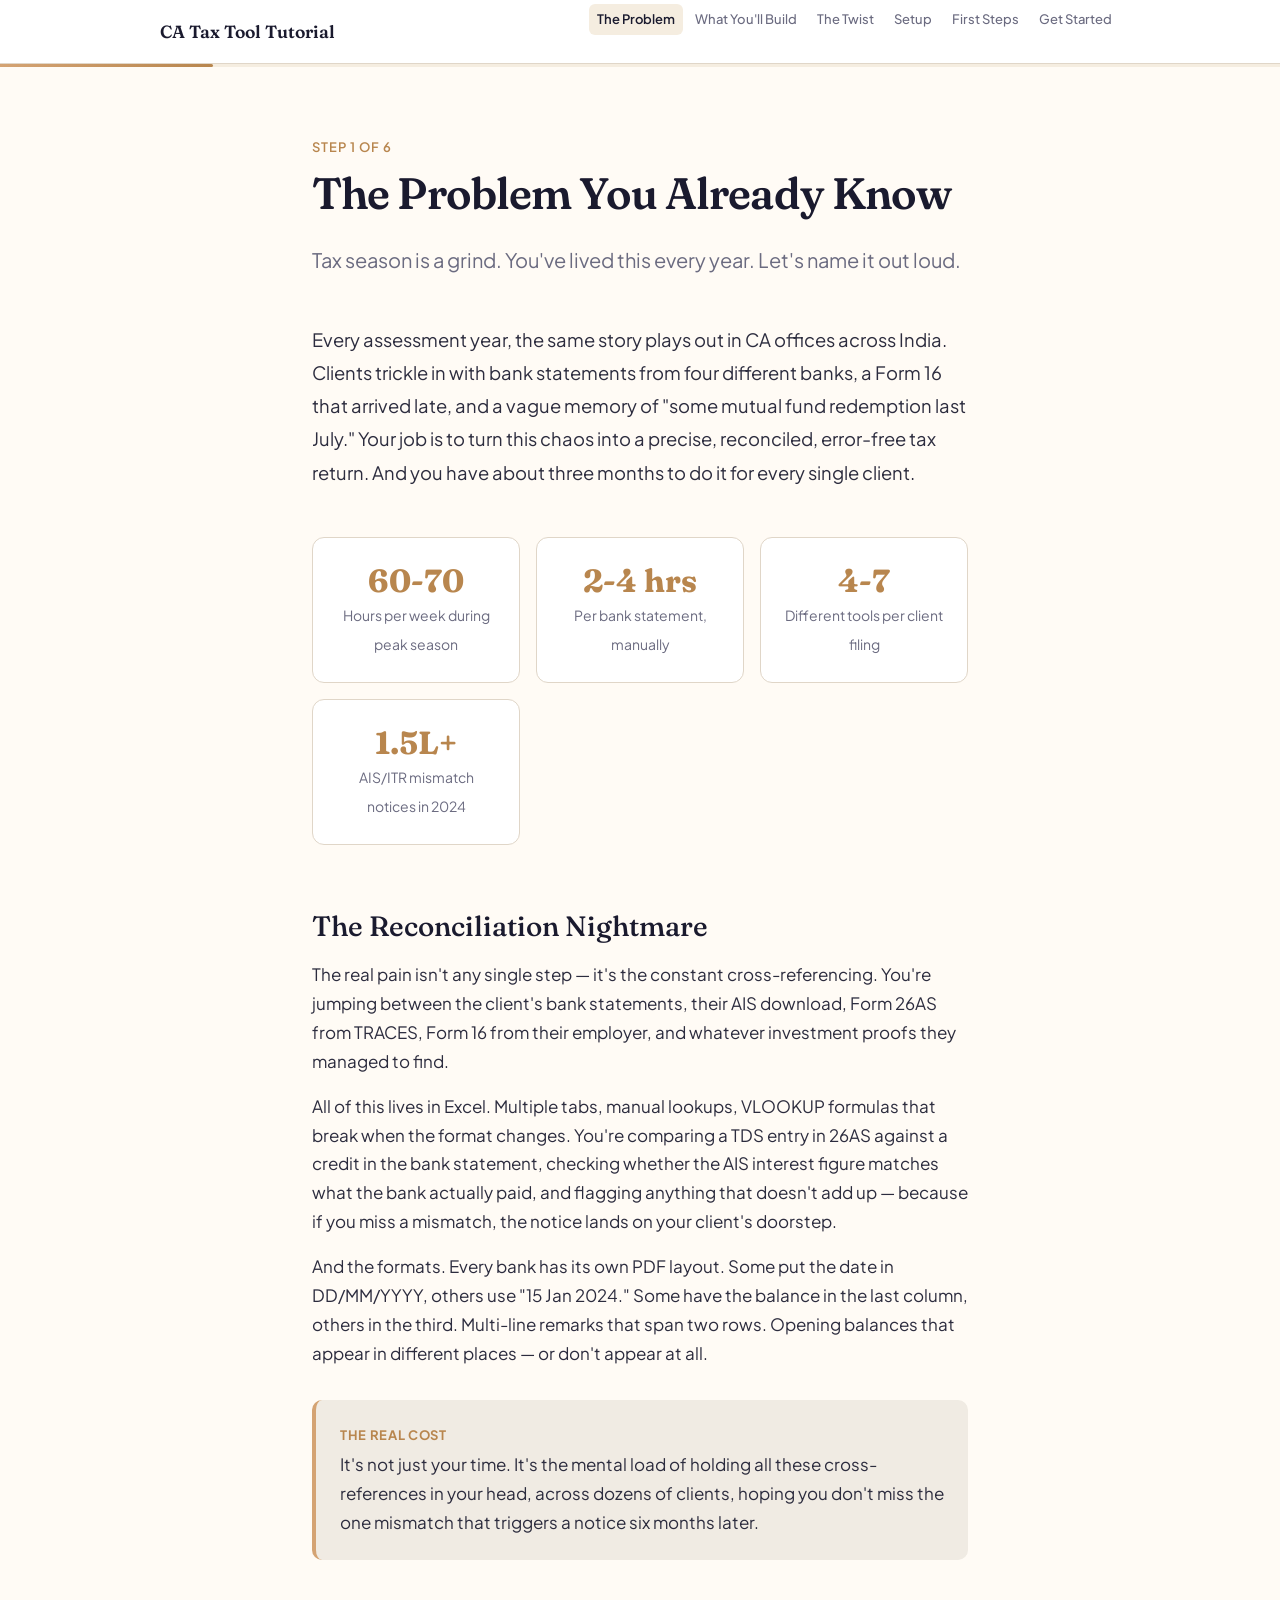
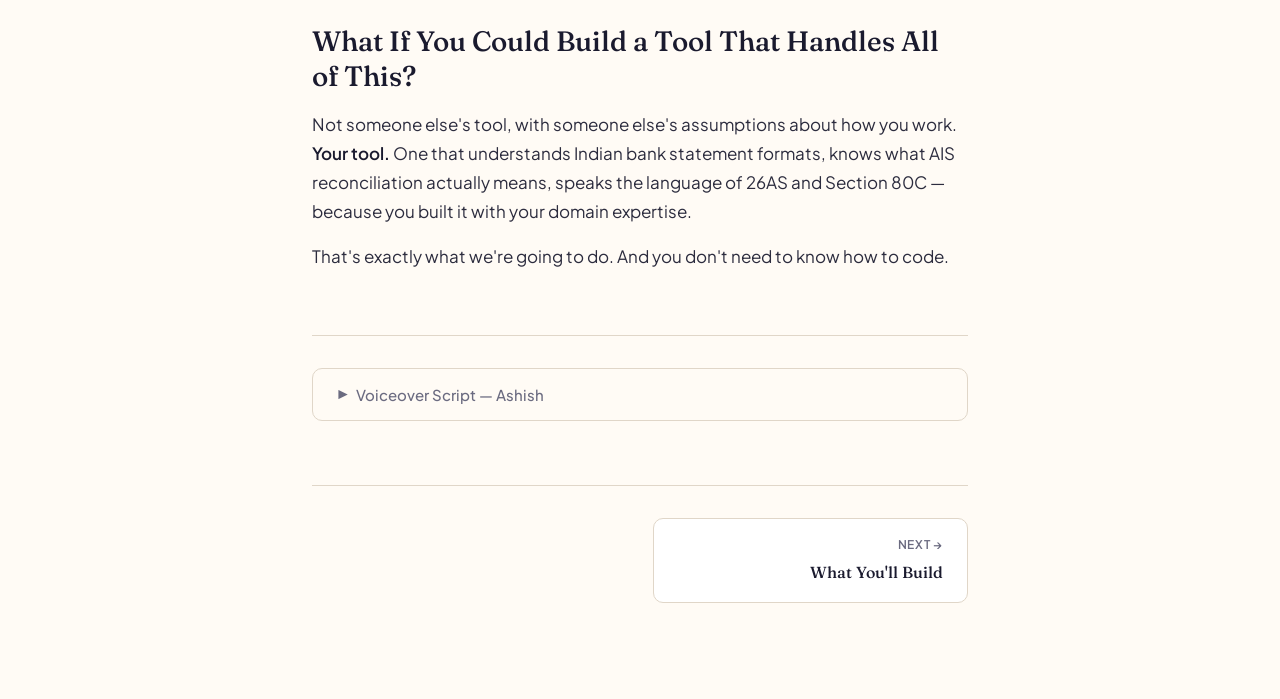
==== tutorial/index.html @ ddcdc400 "Initial commit: Bank Summary Creator + tutorial website Bank Summary Creator: FastAPI app that proce" ====
<!DOCTYPE html>
<html lang="en">
<head>
  <meta charset="UTF-8">
  <meta name="viewport" content="width=device-width, initial-scale=1.0">
  <title>The Problem You Already Know — Build Your Own Tax Tool</title>
  <link rel="preconnect" href="https://fonts.googleapis.com">
  <link rel="preconnect" href="https://fonts.gstatic.com" crossorigin>
  <link href="https://fonts.googleapis.com/css2?family=Fraunces:ital,opsz,wght@0,9..144,300..900;1,9..144,300..900&family=Plus+Jakarta+Sans:wght@400;500;600;700&family=JetBrains+Mono:wght@400;500&display=swap" rel="stylesheet">
  <link rel="stylesheet" href="css/style.css">
</head>
<body>

  <nav class="site-nav">
    <div class="nav-inner">
      <a href="index.html" class="nav-brand">CA Tax Tool Tutorial</a>
      <ul class="nav-links">
        <li><a href="index.html">The Problem</a></li>
        <li><a href="what-this-unlocks.html">What You'll Build</a></li>
        <li><a href="you-dont-need-a-developer.html">The Twist</a></li>
        <li><a href="setup.html">Setup</a></li>
        <li><a href="first-steps.html">First Steps</a></li>
        <li><a href="get-started.html">Get Started</a></li>
      </ul>
    </div>
  </nav>
  <div class="progress-bar"><div class="progress-bar-fill" style="width: 16.66%"></div></div>

  <main class="page-content">

    <span class="page-label">Step 1 of 6</span>
    <h1>The Problem You Already Know</h1>
    <p class="page-subtitle">Tax season is a grind. You've lived this every year. Let's name it out loud.</p>

    <p class="lead">Every assessment year, the same story plays out in CA offices across India. Clients trickle in with bank statements from four different banks, a Form 16 that arrived late, and a vague memory of "some mutual fund redemption last July." Your job is to turn this chaos into a precise, reconciled, error-free tax return. And you have about three months to do it for every single client.</p>

    <div class="stat-grid">
      <div class="stat-card">
        <span class="stat-number">60-70</span>
        <span class="stat-label">Hours per week during peak season</span>
      </div>
      <div class="stat-card">
        <span class="stat-number">2-4 hrs</span>
        <span class="stat-label">Per bank statement, manually</span>
      </div>
      <div class="stat-card">
        <span class="stat-number">4-7</span>
        <span class="stat-label">Different tools per client filing</span>
      </div>
      <div class="stat-card">
        <span class="stat-number">1.5L+</span>
        <span class="stat-label">AIS/ITR mismatch notices in 2024</span>
      </div>
    </div>

    <h2>The Reconciliation Nightmare</h2>

    <p>The real pain isn't any single step — it's the constant cross-referencing. You're jumping between the client's bank statements, their AIS download, Form 26AS from TRACES, Form 16 from their employer, and whatever investment proofs they managed to find.</p>

    <p>All of this lives in Excel. Multiple tabs, manual lookups, VLOOKUP formulas that break when the format changes. You're comparing a TDS entry in 26AS against a credit in the bank statement, checking whether the AIS interest figure matches what the bank actually paid, and flagging anything that doesn't add up — because if you miss a mismatch, the notice lands on your client's doorstep.</p>

    <p>And the formats. Every bank has its own PDF layout. Some put the date in DD/MM/YYYY, others use "15 Jan 2024." Some have the balance in the last column, others in the third. Multi-line remarks that span two rows. Opening balances that appear in different places — or don't appear at all.</p>

    <div class="callout callout-insight">
      <div class="callout-label">The real cost</div>
      <p>It's not just your time. It's the mental load of holding all these cross-references in your head, across dozens of clients, hoping you don't miss the one mismatch that triggers a notice six months later.</p>
    </div>

    <h2>What If You Could Build a Tool That Handles All of This?</h2>

    <p>Not someone else's tool, with someone else's assumptions about how you work. <strong>Your tool.</strong> One that understands Indian bank statement formats, knows what AIS reconciliation actually means, speaks the language of 26AS and Section 80C — because you built it with your domain expertise.</p>

    <p>That's exactly what we're going to do. And you don't need to know how to code.</p>

    <!-- Voiceover Script -->
    <aside class="voiceover-section">
      <button class="voiceover-toggle" aria-expanded="false">
        <span class="toggle-icon">&#9654;</span>
        Voiceover Script — Ashish
      </button>
      <div class="voiceover-content">
        <p>Shantanu, you know exactly what I'm about to describe — because you've lived this. Every year, May hits and suddenly it's 12-hour days. You're staring at bank statement PDFs from ICICI, SBI, Kotak — every one with a different format. You're copy-pasting into Excel, cross-referencing with 26AS, checking AIS entries, and praying nothing slips through.</p>
        <p>Last year alone, the IT department sent out over 1.5 lakh notices for mismatches between AIS and ITR. That's the kind of thing that keeps you up at night — did I catch everything? Did I miss that one FD interest entry?</p>
        <p>Here's the thing — the hard part of this work isn't coding. It's knowing what "TDS under Section 194A" means, what reconciliation actually requires, what a CA's working papers need to look like. You already have that knowledge. What if you could turn that knowledge into a tool that does the boring parts for you? That's what this tutorial is about. Let's go.</p>
        <div class="audio-player" data-page="index">Audio narration coming soon</div>
      </div>
    </aside>

    <!-- Page Navigation -->
    <nav class="page-nav">
      <div></div>
      <a href="what-this-unlocks.html" class="next">
        <span class="nav-direction">Next &rarr;</span>
        <span class="nav-title">What You'll Build</span>
      </a>
    </nav>

  </main>

  <script src="js/main.js"></script>
</body>
</html>
---- tutorial/css/style.css ----
/* ==========================================================================
   Design System — Claude Code Tutorial for CAs
   Editorial / warm professional. Cream + navy + amber.
   ========================================================================== */

/* --- Custom Properties --- */
:root {
  /* Colors */
  --color-cream:       #FFFBF5;
  --color-cream-dark:  #F5EDE0;
  --color-navy:        #1a1a2e;
  --color-navy-light:  #2d2d4a;
  --color-amber:       #d4a373;
  --color-amber-light: #e8c9a0;
  --color-amber-dark:  #b8864e;
  --color-text:        #2c2c3e;
  --color-text-muted:  #6b6b80;
  --color-border:      #e0d6c8;
  --color-code-bg:     #1e1e2e;
  --color-code-text:   #cdd6f4;
  --color-success:     #4a7c59;
  --color-warning:     #c4802b;
  --color-white:       #ffffff;

  /* Typography */
  --font-display: 'Fraunces', Georgia, serif;
  --font-body:    'Plus Jakarta Sans', system-ui, -apple-system, sans-serif;
  --font-mono:    'JetBrains Mono', 'Fira Code', 'Consolas', monospace;

  /* Spacing */
  --space-xs:  0.25rem;
  --space-sm:  0.5rem;
  --space-md:  1rem;
  --space-lg:  1.5rem;
  --space-xl:  2rem;
  --space-2xl: 3rem;
  --space-3xl: 4rem;
  --space-4xl: 6rem;

  /* Layout */
  --max-width:     720px;
  --max-width-wide: 960px;
  --nav-height:    64px;

  /* Transitions */
  --transition-fast: 150ms ease;
  --transition-base: 250ms ease;
}

/* --- Reset & Base --- */
*,
*::before,
*::after {
  box-sizing: border-box;
  margin: 0;
  padding: 0;
}

html {
  font-size: 16px;
  scroll-behavior: smooth;
  -webkit-font-smoothing: antialiased;
  -moz-osx-font-smoothing: grayscale;
}

body {
  font-family: var(--font-body);
  font-size: 1.0625rem;
  line-height: 1.7;
  color: var(--color-text);
  background-color: var(--color-cream);
  min-height: 100vh;
}

img {
  max-width: 100%;
  display: block;
}

a {
  color: var(--color-amber-dark);
  text-decoration: underline;
  text-decoration-thickness: 1px;
  text-underline-offset: 2px;
  transition: color var(--transition-fast);
}

a:hover {
  color: var(--color-navy);
}

/* --- Typography --- */
h1, h2, h3, h4 {
  font-family: var(--font-display);
  color: var(--color-navy);
  line-height: 1.25;
  font-optical-sizing: auto;
}

h1 {
  font-size: 2.75rem;
  font-weight: 600;
  letter-spacing: -0.02em;
  margin-bottom: var(--space-lg);
  font-variation-settings: "SOFT" 50, "WONK" 1;
}

h2 {
  font-size: 1.75rem;
  font-weight: 500;
  margin-top: var(--space-3xl);
  margin-bottom: var(--space-md);
  font-variation-settings: "SOFT" 30, "WONK" 1;
}

h3 {
  font-size: 1.3rem;
  font-weight: 600;
  margin-top: var(--space-2xl);
  margin-bottom: var(--space-sm);
}

p {
  margin-bottom: var(--space-md);
}

strong {
  font-weight: 600;
  color: var(--color-navy);
}

/* --- Navigation --- */
.site-nav {
  position: sticky;
  top: 0;
  z-index: 100;
  background: var(--color-white);
  border-bottom: 1px solid var(--color-border);
  height: var(--nav-height);
  display: flex;
  align-items: center;
  padding: 0 var(--space-xl);
}

.nav-inner {
  max-width: var(--max-width-wide);
  margin: 0 auto;
  width: 100%;
  display: flex;
  align-items: center;
  justify-content: space-between;
  gap: var(--space-md);
}

.nav-brand {
  font-family: var(--font-display);
  font-size: 1.1rem;
  font-weight: 600;
  color: var(--color-navy);
  text-decoration: none;
  white-space: nowrap;
  font-variation-settings: "SOFT" 50, "WONK" 1;
}

.nav-brand:hover {
  color: var(--color-amber-dark);
}

.nav-links {
  display: flex;
  align-items: center;
  gap: var(--space-xs);
  list-style: none;
  overflow-x: auto;
  -webkit-overflow-scrolling: touch;
}

.nav-links a {
  display: block;
  padding: var(--space-xs) var(--space-sm);
  font-size: 0.8125rem;
  font-weight: 500;
  color: var(--color-text-muted);
  text-decoration: none;
  border-radius: 6px;
  white-space: nowrap;
  transition: all var(--transition-fast);
}

.nav-links a:hover {
  color: var(--color-navy);
  background: var(--color-cream);
}

.nav-links a.active {
  color: var(--color-navy);
  background: var(--color-cream-dark);
  font-weight: 600;
}

/* --- Progress Bar --- */
.progress-bar {
  height: 3px;
  background: var(--color-cream-dark);
}

.progress-bar-fill {
  height: 100%;
  background: linear-gradient(90deg, var(--color-amber), var(--color-amber-dark));
  transition: width var(--transition-base);
  border-radius: 0 2px 2px 0;
}

/* --- Main Content --- */
.page-content {
  max-width: var(--max-width);
  margin: 0 auto;
  padding: var(--space-3xl) var(--space-xl) var(--space-4xl);
}

.page-label {
  display: inline-block;
  font-family: var(--font-body);
  font-size: 0.8125rem;
  font-weight: 600;
  text-transform: uppercase;
  letter-spacing: 0.08em;
  color: var(--color-amber-dark);
  margin-bottom: var(--space-sm);
}

.page-subtitle {
  font-size: 1.25rem;
  color: var(--color-text-muted);
  margin-bottom: var(--space-2xl);
  line-height: 1.5;
}

.lead {
  font-size: 1.15rem;
  line-height: 1.8;
  color: var(--color-text);
}

/* --- Stat Cards --- */
.stat-grid {
  display: grid;
  grid-template-columns: repeat(auto-fit, minmax(200px, 1fr));
  gap: var(--space-md);
  margin: var(--space-2xl) 0;
}

.stat-card {
  background: var(--color-white);
  border: 1px solid var(--color-border);
  border-radius: 12px;
  padding: var(--space-lg);
  text-align: center;
}

.stat-card .stat-number {
  font-family: var(--font-display);
  font-size: 2rem;
  font-weight: 700;
  color: var(--color-amber-dark);
  display: block;
  line-height: 1.2;
  font-variation-settings: "SOFT" 50;
}

.stat-card .stat-label {
  font-size: 0.875rem;
  color: var(--color-text-muted);
  margin-top: var(--space-xs);
}

/* --- Feature / Phase Cards --- */
.phase-list {
  margin: var(--space-2xl) 0;
  display: flex;
  flex-direction: column;
  gap: var(--space-lg);
}

.phase-card {
  background: var(--color-white);
  border: 1px solid var(--color-border);
  border-radius: 12px;
  padding: var(--space-xl);
  position: relative;
  border-left: 4px solid var(--color-amber);
}

.phase-card .phase-number {
  font-family: var(--font-display);
  font-size: 0.875rem;
  font-weight: 600;
  color: var(--color-amber-dark);
  text-transform: uppercase;
  letter-spacing: 0.05em;
  margin-bottom: var(--space-xs);
}

.phase-card h3 {
  margin-top: 0;
  font-size: 1.15rem;
}

.phase-card p {
  font-size: 0.9375rem;
  color: var(--color-text-muted);
  margin-bottom: 0;
}

.phase-card .phase-value {
  display: inline-block;
  margin-top: var(--space-sm);
  font-size: 0.8125rem;
  font-weight: 600;
  color: var(--color-success);
  background: #eef5f0;
  padding: var(--space-xs) var(--space-sm);
  border-radius: 6px;
}

/* --- Steps (Setup / Instructions) --- */
.step-list {
  counter-reset: step-counter;
  margin: var(--space-2xl) 0;
  display: flex;
  flex-direction: column;
  gap: var(--space-xl);
}

.step {
  counter-increment: step-counter;
  position: relative;
  padding-left: 3.5rem;
}

.step::before {
  content: counter(step-counter);
  position: absolute;
  left: 0;
  top: 0;
  width: 2.25rem;
  height: 2.25rem;
  background: var(--color-navy);
  color: var(--color-white);
  border-radius: 50%;
  display: flex;
  align-items: center;
  justify-content: center;
  font-family: var(--font-display);
  font-size: 0.9375rem;
  font-weight: 700;
}

.step h3 {
  margin-top: 0;
  font-size: 1.1rem;
}

.step p {
  font-size: 0.9375rem;
}

.step .step-note {
  background: var(--color-cream-dark);
  border-radius: 8px;
  padding: var(--space-sm) var(--space-md);
  font-size: 0.875rem;
  color: var(--color-text-muted);
  margin-top: var(--space-sm);
}

.step .step-note strong {
  color: var(--color-text);
}

/* --- Code Blocks --- */
.code-block {
  position: relative;
  background: var(--color-code-bg);
  border-radius: 10px;
  padding: var(--space-md) var(--space-lg);
  margin: var(--space-md) 0;
  overflow-x: auto;
}

.code-block code {
  font-family: var(--font-mono);
  font-size: 0.875rem;
  line-height: 1.6;
  color: var(--color-code-text);
  display: block;
  white-space: pre;
}

.code-block .copy-btn {
  position: absolute;
  top: var(--space-sm);
  right: var(--space-sm);
  background: rgba(255,255,255,0.1);
  border: 1px solid rgba(255,255,255,0.15);
  color: rgba(255,255,255,0.6);
  font-family: var(--font-body);
  font-size: 0.6875rem;
  font-weight: 500;
  padding: 4px 10px;
  border-radius: 6px;
  cursor: pointer;
  transition: all var(--transition-fast);
}

.code-block .copy-btn:hover {
  background: rgba(255,255,255,0.2);
  color: rgba(255,255,255,0.9);
}

.code-block .copy-btn.copied {
  background: var(--color-success);
  color: var(--color-white);
  border-color: var(--color-success);
}

/* Inline code */
code:not([class]) {
  font-family: var(--font-mono);
  font-size: 0.875em;
  background: var(--color-cream-dark);
  padding: 2px 6px;
  border-radius: 4px;
  color: var(--color-navy);
}

/* --- Callout Boxes --- */
.callout {
  border-radius: 10px;
  padding: var(--space-lg);
  margin: var(--space-xl) 0;
}

.callout-insight {
  background: #f0ebe3;
  border-left: 4px solid var(--color-amber);
}

.callout-tip {
  background: #eef5f0;
  border-left: 4px solid var(--color-success);
}

.callout-warning {
  background: #fef3e2;
  border-left: 4px solid var(--color-warning);
}

.callout p:last-child {
  margin-bottom: 0;
}

.callout-label {
  font-size: 0.8125rem;
  font-weight: 700;
  text-transform: uppercase;
  letter-spacing: 0.05em;
  margin-bottom: var(--space-xs);
}

.callout-insight .callout-label { color: var(--color-amber-dark); }
.callout-tip .callout-label     { color: var(--color-success); }
.callout-warning .callout-label { color: var(--color-warning); }

/* --- Voiceover Script --- */
.voiceover-section {
  margin-top: var(--space-3xl);
  border-top: 1px solid var(--color-border);
  padding-top: var(--space-xl);
}

.voiceover-toggle {
  display: flex;
  align-items: center;
  gap: var(--space-sm);
  background: none;
  border: 1px solid var(--color-border);
  border-radius: 10px;
  padding: var(--space-md) var(--space-lg);
  font-family: var(--font-body);
  font-size: 0.9375rem;
  font-weight: 500;
  color: var(--color-text-muted);
  cursor: pointer;
  width: 100%;
  text-align: left;
  transition: all var(--transition-fast);
}

.voiceover-toggle:hover {
  border-color: var(--color-amber);
  color: var(--color-navy);
}

.voiceover-toggle .toggle-icon {
  display: inline-block;
  transition: transform var(--transition-base);
  font-size: 0.75rem;
}

.voiceover-toggle[aria-expanded="true"] .toggle-icon {
  transform: rotate(90deg);
}

.voiceover-content {
  display: none;
  margin-top: var(--space-md);
  background: var(--color-white);
  border: 1px solid var(--color-border);
  border-radius: 10px;
  padding: var(--space-xl);
}

.voiceover-content.is-open {
  display: block;
}

.voiceover-content p {
  font-size: 0.9375rem;
  color: var(--color-text-muted);
  font-style: italic;
  line-height: 1.8;
}

.audio-player {
  margin-top: var(--space-md);
  padding: var(--space-md);
  background: var(--color-cream-dark);
  border-radius: 8px;
  font-size: 0.8125rem;
  color: var(--color-text-muted);
  text-align: center;
}

/* --- Page Navigation (Prev / Next) --- */
.page-nav {
  display: flex;
  justify-content: space-between;
  align-items: stretch;
  gap: var(--space-md);
  margin-top: var(--space-3xl);
  padding-top: var(--space-xl);
  border-top: 1px solid var(--color-border);
}

.page-nav a {
  display: flex;
  flex-direction: column;
  gap: var(--space-xs);
  padding: var(--space-md) var(--space-lg);
  background: var(--color-white);
  border: 1px solid var(--color-border);
  border-radius: 10px;
  text-decoration: none;
  transition: all var(--transition-fast);
  min-width: 0;
  flex: 0 1 48%;
}

.page-nav a:hover {
  border-color: var(--color-amber);
  box-shadow: 0 2px 8px rgba(0,0,0,0.06);
}

.page-nav .nav-direction {
  font-size: 0.75rem;
  font-weight: 600;
  text-transform: uppercase;
  letter-spacing: 0.06em;
  color: var(--color-text-muted);
}

.page-nav .nav-title {
  font-family: var(--font-display);
  font-size: 1rem;
  font-weight: 500;
  color: var(--color-navy);
}

.page-nav .next {
  text-align: right;
  margin-left: auto;
}

/* --- Lists --- */
ul, ol {
  margin-bottom: var(--space-md);
  padding-left: var(--space-xl);
}

li {
  margin-bottom: var(--space-sm);
}

li::marker {
  color: var(--color-amber-dark);
}

/* --- Horizontal Rule --- */
hr {
  border: none;
  border-top: 1px solid var(--color-border);
  margin: var(--space-2xl) 0;
}

/* --- CTA / Highlight Box --- */
.cta-box {
  background: var(--color-navy);
  color: var(--color-cream);
  border-radius: 14px;
  padding: var(--space-2xl);
  margin: var(--space-2xl) 0;
  text-align: center;
}

.cta-box h2,
.cta-box h3 {
  color: var(--color-cream);
  margin-top: 0;
}

.cta-box p {
  color: var(--color-amber-light);
  font-size: 1.0625rem;
}

.cta-box .cta-link {
  display: inline-block;
  margin-top: var(--space-md);
  padding: var(--space-sm) var(--space-xl);
  background: var(--color-amber);
  color: var(--color-navy);
  font-weight: 600;
  font-size: 0.9375rem;
  border-radius: 8px;
  text-decoration: none;
  transition: all var(--transition-fast);
}

.cta-box .cta-link:hover {
  background: var(--color-amber-light);
}

/* --- Tips list --- */
.tips-list {
  list-style: none;
  padding-left: 0;
  margin: var(--space-xl) 0;
}

.tips-list li {
  padding: var(--space-md) var(--space-lg);
  background: var(--color-white);
  border: 1px solid var(--color-border);
  border-radius: 10px;
  margin-bottom: var(--space-sm);
  font-size: 0.9375rem;
}

.tips-list li strong {
  display: block;
  margin-bottom: var(--space-xs);
}

/* --- Responsive --- */
@media (max-width: 768px) {
  :root {
    --nav-height: auto;
  }

  .site-nav {
    height: auto;
    padding: var(--space-sm) var(--space-md);
  }

  .nav-inner {
    flex-direction: column;
    gap: var(--space-sm);
  }

  .nav-links {
    width: 100%;
    justify-content: flex-start;
    gap: 2px;
    padding-bottom: var(--space-xs);
  }

  .nav-links a {
    font-size: 0.75rem;
    padding: var(--space-xs) 6px;
  }

  h1 {
    font-size: 2rem;
  }

  h2 {
    font-size: 1.4rem;
  }

  .page-content {
    padding: var(--space-2xl) var(--space-md) var(--space-3xl);
  }

  .stat-grid {
    grid-template-columns: 1fr 1fr;
  }

  .step {
    padding-left: 2.75rem;
  }

  .page-nav {
    flex-direction: column;
  }

  .page-nav a {
    flex: 1 1 100%;
  }

  .page-nav .next {
    text-align: left;
  }
}

@media (max-width: 480px) {
  .stat-grid {
    grid-template-columns: 1fr;
  }
}
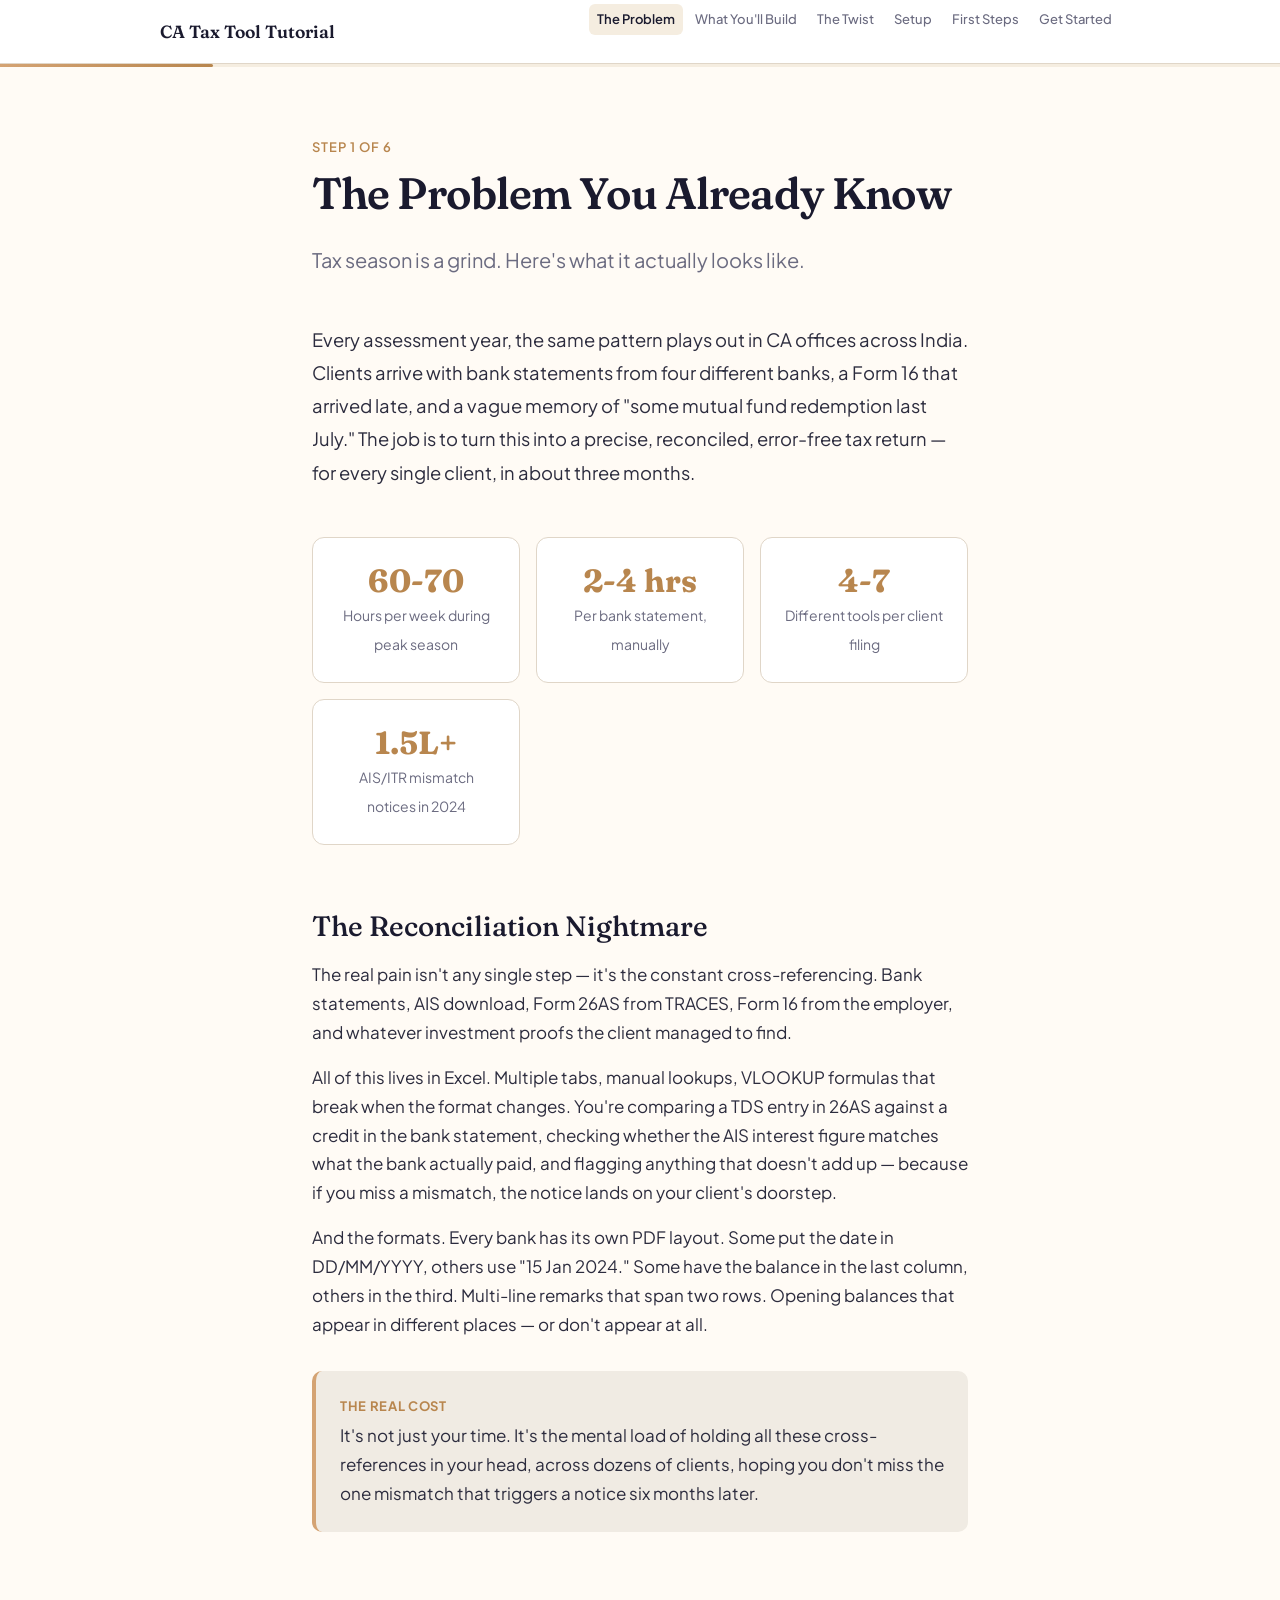
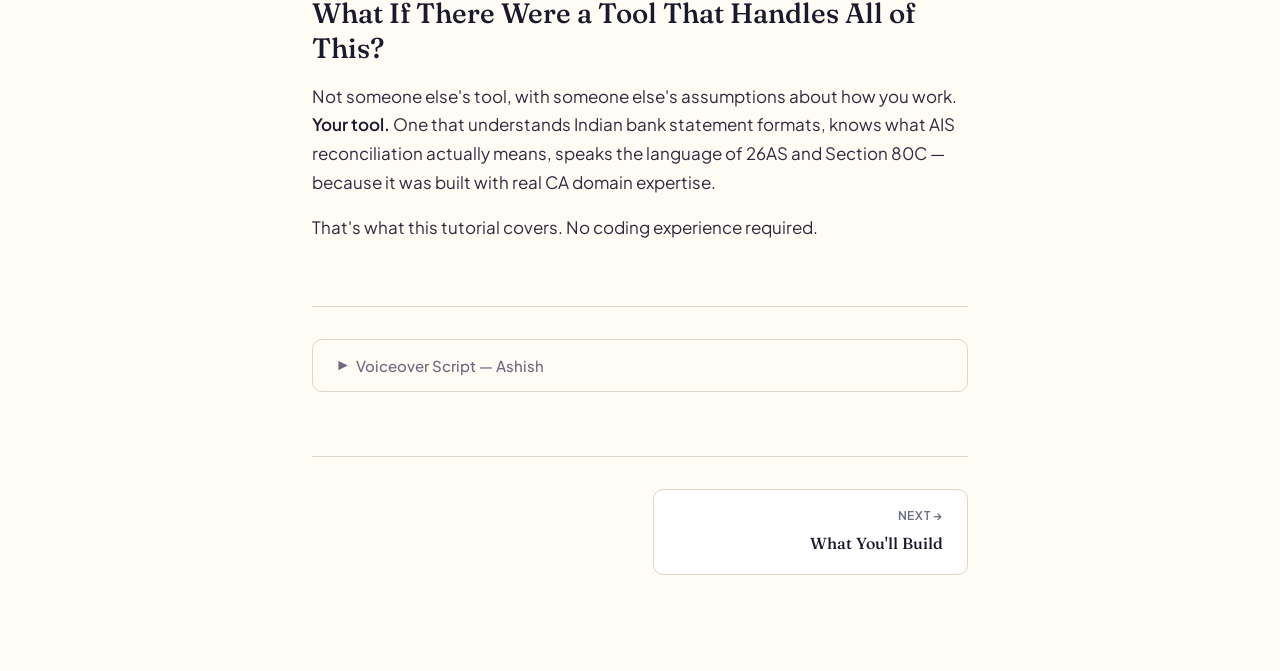
==== commit 28840334: "Tone down tutorial text, update CLAUDE.md with tutorial context - Reduce sappy/cheerleader-ish langu" ====
--- a/tutorial/index.html
+++ b/tutorial/index.html
@@ -30,9 +30,9 @@
 
     <span class="page-label">Step 1 of 6</span>
     <h1>The Problem You Already Know</h1>
-    <p class="page-subtitle">Tax season is a grind. You've lived this every year. Let's name it out loud.</p>
+    <p class="page-subtitle">Tax season is a grind. Here's what it actually looks like.</p>
 
-    <p class="lead">Every assessment year, the same story plays out in CA offices across India. Clients trickle in with bank statements from four different banks, a Form 16 that arrived late, and a vague memory of "some mutual fund redemption last July." Your job is to turn this chaos into a precise, reconciled, error-free tax return. And you have about three months to do it for every single client.</p>
+    <p class="lead">Every assessment year, the same pattern plays out in CA offices across India. Clients arrive with bank statements from four different banks, a Form 16 that arrived late, and a vague memory of "some mutual fund redemption last July." The job is to turn this into a precise, reconciled, error-free tax return — for every single client, in about three months.</p>
 
     <div class="stat-grid">
       <div class="stat-card">
@@ -55,7 +55,7 @@
 
     <h2>The Reconciliation Nightmare</h2>
 
-    <p>The real pain isn't any single step — it's the constant cross-referencing. You're jumping between the client's bank statements, their AIS download, Form 26AS from TRACES, Form 16 from their employer, and whatever investment proofs they managed to find.</p>
+    <p>The real pain isn't any single step — it's the constant cross-referencing. Bank statements, AIS download, Form 26AS from TRACES, Form 16 from the employer, and whatever investment proofs the client managed to find.</p>
 
     <p>All of this lives in Excel. Multiple tabs, manual lookups, VLOOKUP formulas that break when the format changes. You're comparing a TDS entry in 26AS against a credit in the bank statement, checking whether the AIS interest figure matches what the bank actually paid, and flagging anything that doesn't add up — because if you miss a mismatch, the notice lands on your client's doorstep.</p>
 
@@ -66,11 +66,11 @@
       <p>It's not just your time. It's the mental load of holding all these cross-references in your head, across dozens of clients, hoping you don't miss the one mismatch that triggers a notice six months later.</p>
     </div>
 
-    <h2>What If You Could Build a Tool That Handles All of This?</h2>
+    <h2>What If There Were a Tool That Handles All of This?</h2>
 
-    <p>Not someone else's tool, with someone else's assumptions about how you work. <strong>Your tool.</strong> One that understands Indian bank statement formats, knows what AIS reconciliation actually means, speaks the language of 26AS and Section 80C — because you built it with your domain expertise.</p>
+    <p>Not someone else's tool, with someone else's assumptions about how you work. <strong>Your tool.</strong> One that understands Indian bank statement formats, knows what AIS reconciliation actually means, speaks the language of 26AS and Section 80C — because it was built with real CA domain expertise.</p>
 
-    <p>That's exactly what we're going to do. And you don't need to know how to code.</p>
+    <p>That's what this tutorial covers. No coding experience required.</p>
 
     <!-- Voiceover Script -->
     <aside class="voiceover-section">
@@ -79,9 +79,9 @@
         Voiceover Script — Ashish
       </button>
       <div class="voiceover-content">
-        <p>Shantanu, you know exactly what I'm about to describe — because you've lived this. Every year, May hits and suddenly it's 12-hour days. You're staring at bank statement PDFs from ICICI, SBI, Kotak — every one with a different format. You're copy-pasting into Excel, cross-referencing with 26AS, checking AIS entries, and praying nothing slips through.</p>
-        <p>Last year alone, the IT department sent out over 1.5 lakh notices for mismatches between AIS and ITR. That's the kind of thing that keeps you up at night — did I catch everything? Did I miss that one FD interest entry?</p>
-        <p>Here's the thing — the hard part of this work isn't coding. It's knowing what "TDS under Section 194A" means, what reconciliation actually requires, what a CA's working papers need to look like. You already have that knowledge. What if you could turn that knowledge into a tool that does the boring parts for you? That's what this tutorial is about. Let's go.</p>
+        <p>Shantanu, you know this drill. Every year, May hits and suddenly it's 12-hour days. Bank statement PDFs from ICICI, SBI, Kotak — every one with a different format. Copy-pasting into Excel, cross-referencing with 26AS, checking AIS entries, and hoping nothing slips through.</p>
+        <p>Last year alone, the IT department sent out over 1.5 lakh notices for mismatches between AIS and ITR. That's the kind of thing that nags at you — did I catch everything? Did I miss that one FD interest entry?</p>
+        <p>The hard part of this work isn't coding. It's knowing what "TDS under Section 194A" means, what reconciliation actually requires, what a CA's working papers need to look like. You already have that knowledge. This tutorial is about turning that knowledge into a tool that handles the tedious parts.</p>
         <div class="audio-player" data-page="index">Audio narration coming soon</div>
       </div>
     </aside>
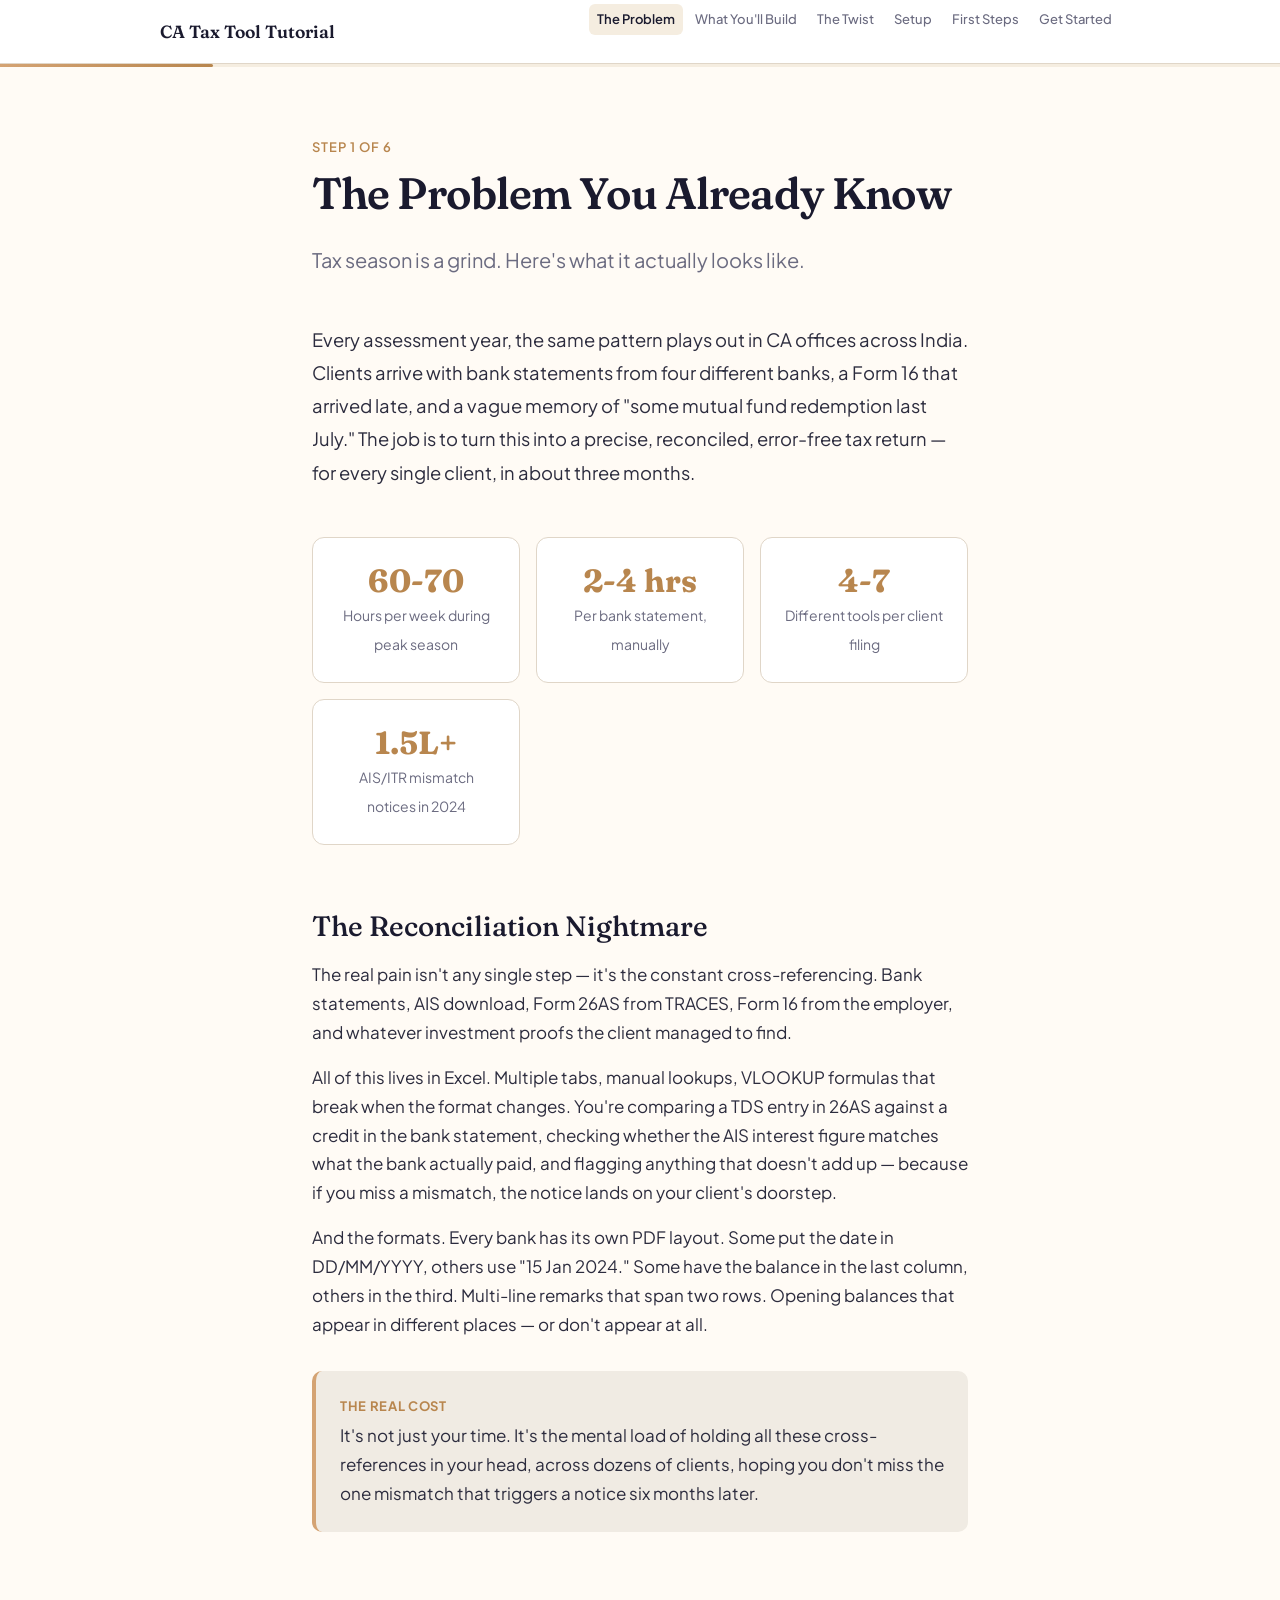
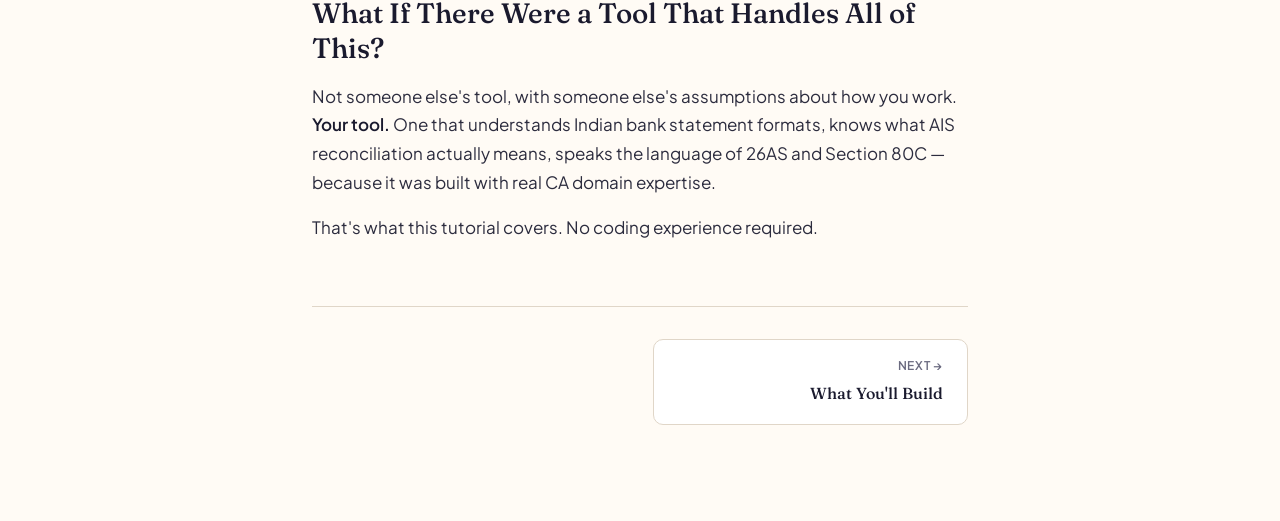
==== commit 09381b49: "Remove voiceover/audio sections from tutorial website Voice narration was too gimmicky — removed all" ====
--- a/tutorial/index.html
+++ b/tutorial/index.html
@@ -72,20 +72,6 @@
 
     <p>That's what this tutorial covers. No coding experience required.</p>
 
-    <!-- Voiceover Script -->
-    <aside class="voiceover-section">
-      <button class="voiceover-toggle" aria-expanded="false">
-        <span class="toggle-icon">&#9654;</span>
-        Voiceover Script — Ashish
-      </button>
-      <div class="voiceover-content">
-        <p>Shantanu, you know this drill. Every year, May hits and suddenly it's 12-hour days. Bank statement PDFs from ICICI, SBI, Kotak — every one with a different format. Copy-pasting into Excel, cross-referencing with 26AS, checking AIS entries, and hoping nothing slips through.</p>
-        <p>Last year alone, the IT department sent out over 1.5 lakh notices for mismatches between AIS and ITR. That's the kind of thing that nags at you — did I catch everything? Did I miss that one FD interest entry?</p>
-        <p>The hard part of this work isn't coding. It's knowing what "TDS under Section 194A" means, what reconciliation actually requires, what a CA's working papers need to look like. You already have that knowledge. This tutorial is about turning that knowledge into a tool that handles the tedious parts.</p>
-        <div class="audio-player" data-page="index">Audio narration coming soon</div>
-      </div>
-    </aside>
-
     <!-- Page Navigation -->
     <nav class="page-nav">
       <div></div>
--- a/tutorial/css/style.css
+++ b/tutorial/css/style.css
@@ -472,76 +472,6 @@
 .callout-tip .callout-label     { color: var(--color-success); }
 .callout-warning .callout-label { color: var(--color-warning); }
 
-/* --- Voiceover Script --- */
-.voiceover-section {
-  margin-top: var(--space-3xl);
-  border-top: 1px solid var(--color-border);
-  padding-top: var(--space-xl);
-}
-
-.voiceover-toggle {
-  display: flex;
-  align-items: center;
-  gap: var(--space-sm);
-  background: none;
-  border: 1px solid var(--color-border);
-  border-radius: 10px;
-  padding: var(--space-md) var(--space-lg);
-  font-family: var(--font-body);
-  font-size: 0.9375rem;
-  font-weight: 500;
-  color: var(--color-text-muted);
-  cursor: pointer;
-  width: 100%;
-  text-align: left;
-  transition: all var(--transition-fast);
-}
-
-.voiceover-toggle:hover {
-  border-color: var(--color-amber);
-  color: var(--color-navy);
-}
-
-.voiceover-toggle .toggle-icon {
-  display: inline-block;
-  transition: transform var(--transition-base);
-  font-size: 0.75rem;
-}
-
-.voiceover-toggle[aria-expanded="true"] .toggle-icon {
-  transform: rotate(90deg);
-}
-
-.voiceover-content {
-  display: none;
-  margin-top: var(--space-md);
-  background: var(--color-white);
-  border: 1px solid var(--color-border);
-  border-radius: 10px;
-  padding: var(--space-xl);
-}
-
-.voiceover-content.is-open {
-  display: block;
-}
-
-.voiceover-content p {
-  font-size: 0.9375rem;
-  color: var(--color-text-muted);
-  font-style: italic;
-  line-height: 1.8;
-}
-
-.audio-player {
-  margin-top: var(--space-md);
-  padding: var(--space-md);
-  background: var(--color-cream-dark);
-  border-radius: 8px;
-  font-size: 0.8125rem;
-  color: var(--color-text-muted);
-  text-align: center;
-}
-
 /* --- Page Navigation (Prev / Next) --- */
 .page-nav {
   display: flex;
